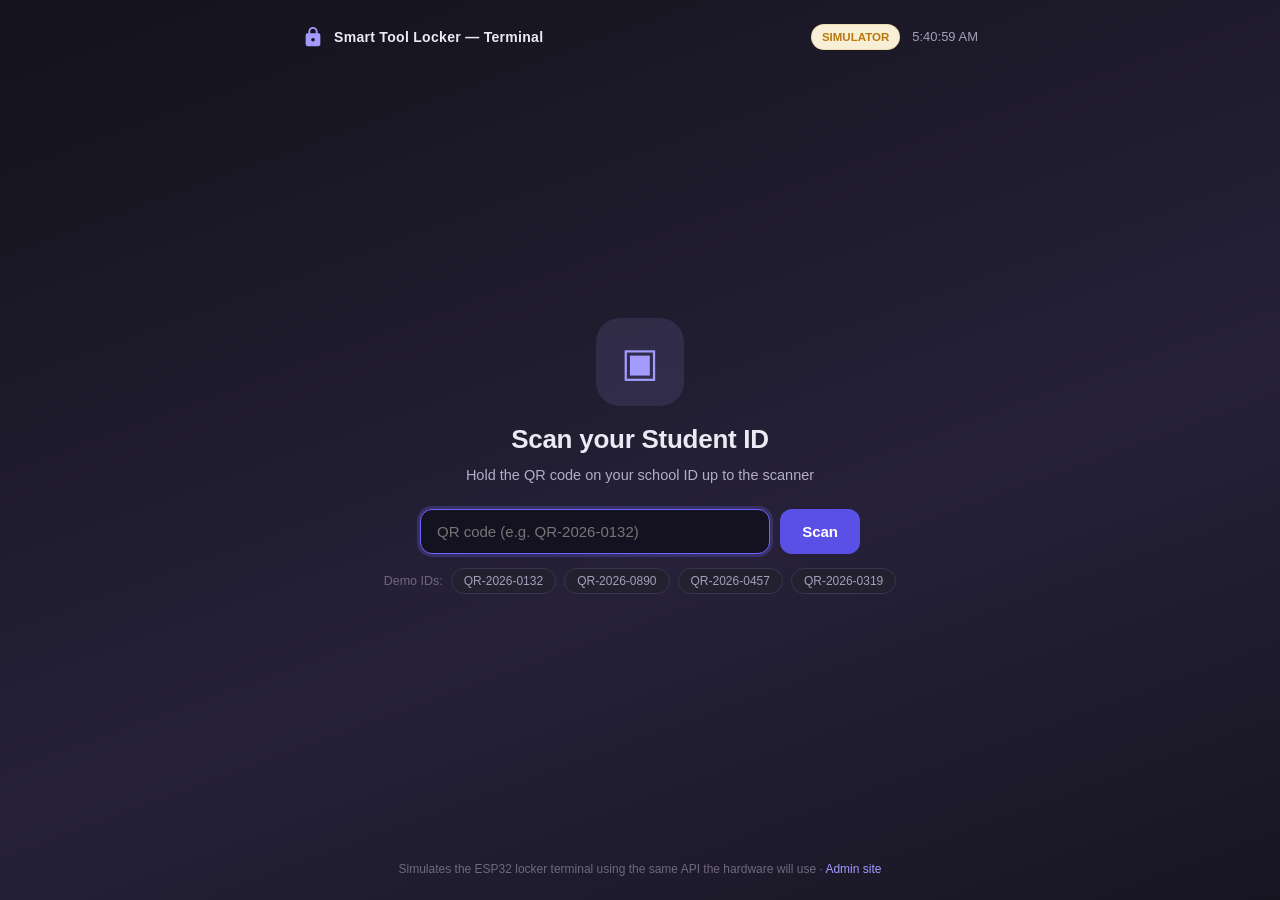
==== laravel/public/terminal.html @ 4f54daa5 "Initial commit: reginsite tool-locker system" ====
<!DOCTYPE html>
<html lang="en">
<head>
  <meta charset="UTF-8" />
  <meta name="viewport" content="width=device-width, initial-scale=1.0" />
  <title>Locker Terminal — Reginsite</title>
  <link rel="stylesheet" href="assets/css/styles.css" />
</head>
<body class="term-body">
  <div class="term-shell">
    <header class="term-top">
      <div class="term-brand">
        <svg class="icon" viewBox="0 0 24 24" aria-hidden="true">
          <path d="M18 8h-1V6A5 5 0 0 0 7 6v2H6a2 2 0 0 0-2 2v10a2 2 0 0 0 2 2h12a2 2 0 0 0 2-2V10a2 2 0 0 0-2-2zM9 6a3 3 0 0 1 6 0v2H9V6zm3 11a2 2 0 1 1 0-4 2 2 0 0 1 0 4z"/>
        </svg>
        <span>Smart Tool Locker — Terminal</span>
      </div>
      <div class="term-meta">
        <span class="badge badge-warn">SIMULATOR</span>
        <span id="termClock"></span>
      </div>
    </header>

    <main class="term-stage" id="stage"><!-- screens rendered by terminal.js --></main>

    <footer class="term-foot">
      Simulates the ESP32 locker terminal using the same API the hardware will use ·
      <a href="index.html">Admin site</a>
    </footer>
  </div>

  <script src="assets/js/terminal.js"></script>
</body>
</html>
---- laravel/public/assets/css/styles.css ----
/* ============================================================================
   reginsite — Admin theme  ·  "Warm Paper / Indigo Ink"  (vanilla, no CDNs)
   Refined light: warm neutrals, a confident indigo-violet accent, hairline
   borders and tight shadows instead of the stock soft-blue admin look.
   ========================================================================== */
:root {
  /* Warm neutral canvas — the warmth is what stops it reading as generic */
  --bg:        #f1eee7;
  --surface:   #ffffff;
  --surface-2: #f7f4ee;
  --surface-3: #efeae1;

  /* Warm-tinted near-black sidebar (espresso, not navy) */
  --sidebar:   #1a1822;
  --sidebar-2: #272433;
  --sidebar-tx:#b9b3c4;

  /* Indigo-violet accent — distinct from every status hue */
  --primary:   #5b50e6;
  --primary-d: #4a3fd1;
  --primary-l: #ece9fd;

  --text:      #211e29;   /* warm ink */
  --muted:     #756f80;   /* warm gray */
  --border:    #e7e1d6;   /* warm hairline */
  --border-2:  #ded7c9;

  --ok:        #0f9d6b;   --ok-bg:   #e4f5ed;
  --warn:      #b9790f;   --warn-bg: #f9efd6;
  --danger:    #db4a43;   --danger-bg:#fbe6e4;
  --info:      #5b50e6;   --info-bg: #ece9fd;

  --led-red:   #f0463e;   --led-green:#21c275; --led-off:#5a5568;

  --radius:    16px;
  --radius-sm: 10px;
  --radius-xs: 8px;

  /* Tight, layered shadows — low blur reads as "crafted", not "AI glow" */
  --shadow:    0 1px 1px rgba(33,30,41,.04), 0 2px 6px rgba(33,30,41,.05);
  --shadow-md: 0 4px 14px rgba(33,30,41,.08);
  --shadow-lg: 0 18px 50px rgba(26,24,34,.28);
  --ring:      0 0 0 3px rgba(91,80,230,.16);

  --font: "Inter", -apple-system, BlinkMacSystemFont, "Segoe UI", Roboto, Helvetica, Arial, sans-serif;
  --mono: "SF Mono", ui-monospace, "Cascadia Code", "Roboto Mono", Menlo, Consolas, monospace;
}

* { box-sizing: border-box; }
html, body { margin: 0; padding: 0; }
body {
  font-family: var(--font);
  color: var(--text);
  background: var(--bg);
  font-size: 14px;
  line-height: 1.5;
  -webkit-font-smoothing: antialiased;
  -moz-osx-font-smoothing: grayscale;
}
h1, h2, h3 { margin: 0; font-weight: 680; letter-spacing: -.01em; }
a { color: inherit; text-decoration: none; }
.icon { width: 18px; height: 18px; fill: currentColor; flex: none; }
::selection { background: rgba(91,80,230,.22); }

/* Warm, slim scrollbars */
* { scrollbar-width: thin; scrollbar-color: var(--border-2) transparent; }
*::-webkit-scrollbar { width: 10px; height: 10px; }
*::-webkit-scrollbar-thumb { background: var(--border-2); border-radius: 20px; border: 3px solid transparent; background-clip: content-box; }
*::-webkit-scrollbar-thumb:hover { background: #cbc2b1; background-clip: content-box; }

/* ---- Layout ------------------------------------------------------------- */
.layout { display: flex; min-height: 100vh; }
.sidebar {
  width: 250px; flex: none; background: var(--sidebar); color: var(--sidebar-tx);
  display: flex; flex-direction: column; position: sticky; top: 0; height: 100vh;
}
.main { flex: 1; min-width: 0; display: flex; flex-direction: column; }
.content { padding: 28px 32px 56px; max-width: 1420px; width: 100%; }

/* ---- Brand + nav -------------------------------------------------------- */
.brand { display: flex; align-items: center; gap: 12px; padding: 22px 22px 18px; }
.brand-icon { width: 36px; height: 36px; padding: 8px; border-radius: 11px;
  background: linear-gradient(140deg, #6f63ff, #4a3fd1); fill: #fff;
  box-shadow: 0 6px 16px rgba(74,63,209,.45); }
.brand-name { font-weight: 720; font-size: 16px; color: #fff; letter-spacing: -.01em; }
.brand-sub  { font-size: 11.5px; color: #7d7790; letter-spacing: .02em; }
.nav { display: flex; flex-direction: column; gap: 3px; padding: 8px 14px; overflow-y: auto; flex: 1; }
.nav-item {
  display: flex; align-items: center; gap: 12px; padding: 10px 13px; border-radius: 10px;
  color: #9a93a9; font-weight: 540; position: relative;
  transition: background .16s ease, color .16s ease, transform .12s ease;
}
.nav-item .icon { width: 18px; height: 18px; opacity: .85; }
.nav-item:hover { background: var(--sidebar-2); color: #fff; }
.nav-item.active { background: linear-gradient(100deg, rgba(91,80,230,.30), rgba(91,80,230,.06)); color: #fff; }
.nav-item.active .icon { opacity: 1; color: #b7afff; }
.nav-item.active::before { content: ""; position: absolute; left: -2px; top: 9px; bottom: 9px; width: 3px;
  border-radius: 0 3px 3px 0; background: linear-gradient(#7f74ff, var(--primary)); }
.nav-count { margin-left: auto; background: var(--primary); color: #fff; font-size: 11px; font-weight: 700;
  min-width: 20px; height: 20px; border-radius: 10px; display: inline-flex; align-items: center; justify-content: center; padding: 0 6px; }
.nav-count.warn { background: var(--danger); box-shadow: 0 0 0 3px rgba(219,74,67,.18); }
.sidebar-foot { padding: 16px 22px; font-size: 11px; color: #615b72; border-top: 1px solid rgba(255,255,255,.07); letter-spacing: .02em; }

/* ---- Topbar ------------------------------------------------------------- */
.topbar {
  height: 66px; background: rgba(255,255,255,.82); backdrop-filter: saturate(140%) blur(8px);
  border-bottom: 1px solid var(--border);
  display: flex; align-items: center; justify-content: space-between; padding: 0 32px;
  position: sticky; top: 0; z-index: 20;
}
.topbar-title { display: flex; align-items: center; gap: 12px; }
.topbar h1 { font-size: 19px; }
.menu-toggle { display: none; background: none; border: none; font-size: 22px; cursor: pointer; color: var(--text); }
.topbar-right { display: flex; align-items: center; gap: 14px; }
.admin-chip { display: flex; align-items: center; gap: 10px; padding: 5px 6px 5px 5px; border-radius: 30px;
  border: 1px solid var(--border); background: var(--surface); }
.avatar { width: 34px; height: 34px; border-radius: 50%; background: linear-gradient(140deg, #6f63ff, #4a3fd1);
  color: #fff; font-size: 13px; font-weight: 700; display: inline-flex; align-items: center; justify-content: center; }
.admin-meta { display: flex; flex-direction: column; line-height: 1.2; padding-right: 6px; }
.admin-meta strong { font-size: 13px; } .admin-meta small { color: var(--muted); font-size: 11.5px; }

/* ---- Buttons ------------------------------------------------------------ */
.btn { display: inline-flex; align-items: center; gap: 7px; padding: 9px 15px; border-radius: 10px;
  border: 1px solid transparent; font-family: inherit; font-size: 13px; font-weight: 620; cursor: pointer;
  letter-spacing: -.01em; transition: background .15s, border-color .15s, box-shadow .15s, transform .05s; }
.btn:active { transform: translateY(1px); }
.btn .icon { width: 16px; height: 16px; }
.btn-primary { background: var(--primary); color: #fff; box-shadow: 0 2px 10px rgba(91,80,230,.32); }
.btn-primary:hover { background: var(--primary-d); box-shadow: 0 4px 16px rgba(91,80,230,.40); }
.btn-ghost { background: var(--surface); border-color: var(--border); color: var(--text); }
.btn-ghost:hover { background: var(--surface-2); border-color: var(--border-2); }
.btn-sm { padding: 7px 12px; font-size: 12.5px; }
.btn-danger { background: var(--danger); color: #fff; box-shadow: 0 2px 10px rgba(219,74,67,.30); }
.btn-danger:hover { background: #c63d37; }

/* ---- Cards / page bits -------------------------------------------------- */
.page-head { display: flex; align-items: center; justify-content: space-between; gap: 16px; margin-bottom: 20px; flex-wrap: wrap; }
.page-head .sub { color: var(--muted); font-size: 13.5px; margin-top: 3px; }
.card { background: var(--surface); border: 1px solid var(--border); border-radius: var(--radius); box-shadow: var(--shadow); }
.card-head { display: flex; align-items: center; justify-content: space-between; gap: 12px;
  padding: 16px 20px; border-bottom: 1px solid var(--border); }
.card-head h2 { font-size: 15px; } .card-head .hint { color: var(--muted); font-size: 12.5px; font-weight: 560; }
.card-head a.hint:hover { color: var(--primary); }
.card-body { padding: 20px; }
.section-title { font-size: 12px; font-weight: 720; text-transform: uppercase; letter-spacing: .09em;
  color: var(--muted); margin: 28px 0 14px; display: flex; align-items: center; gap: 10px; }
.section-title::after { content: ""; flex: 1; height: 1px; background: linear-gradient(90deg, var(--border), transparent); }

/* ---- KPI cards ---------------------------------------------------------- */
.kpi-grid { display: grid; grid-template-columns: repeat(5, 1fr); gap: 16px; }
.kpi { background: var(--surface); border: 1px solid var(--border); border-radius: var(--radius);
  padding: 18px 18px 16px; box-shadow: var(--shadow); position: relative; overflow: hidden;
  transition: box-shadow .18s ease, transform .12s ease; }
.kpi::before { content: ""; position: absolute; top: 0; left: 0; right: 0; height: 3px;
  background: var(--border-2); opacity: .9; }
.kpi:hover { box-shadow: var(--shadow-md); transform: translateY(-2px); }
.kpi .kpi-ic { width: 42px; height: 42px; border-radius: 12px; display: inline-flex; align-items: center; justify-content: center; margin-bottom: 14px; }
.kpi .kpi-ic .icon { width: 22px; height: 22px; }
.kpi .kpi-val { font-size: 30px; font-weight: 740; line-height: 1; letter-spacing: -.02em; }
.kpi .kpi-label { color: var(--muted); font-size: 12.5px; margin-top: 7px; font-weight: 540; }
.kpi.ok    .kpi-ic { background: var(--ok-bg); color: var(--ok); }      .kpi.ok::before    { background: var(--ok); }
.kpi.info  .kpi-ic { background: var(--info-bg); color: var(--info); }  .kpi.info::before  { background: var(--info); }
.kpi.warn  .kpi-ic { background: var(--warn-bg); color: var(--warn); }  .kpi.warn::before  { background: var(--warn); }
.kpi.danger .kpi-ic { background: var(--danger-bg); color: var(--danger); } .kpi.danger::before { background: var(--danger); }
.kpi.muted .kpi-ic { background: var(--surface-3); color: var(--muted); } .kpi.muted::before { background: var(--border-2); }

/* ---- Dashboard layout --------------------------------------------------- */
.dash-grid { display: grid; grid-template-columns: 2fr 1fr; gap: 18px; align-items: start; }

/* ---- Locker map --------------------------------------------------------- */
.locker-grid { display: grid; grid-template-columns: repeat(auto-fill, minmax(190px, 1fr)); gap: 14px; }
.locker {
  border: 1px solid var(--border); border-radius: var(--radius-sm); padding: 14px 15px; background: var(--surface);
  border-left: 4px solid var(--led-off); position: relative; transition: box-shadow .16s, transform .1s, border-color .16s;
}
.locker:hover { box-shadow: var(--shadow-md); transform: translateY(-3px); border-color: var(--border-2); }
.locker.present { border-left-color: var(--led-green); }
.locker.removed { border-left-color: var(--led-red); }
.locker.offline { border-left-color: var(--led-off); background: var(--surface-2); opacity: .92; }
.locker.maintenance { border-left-color: var(--warn); }
.locker-top { display: flex; align-items: center; justify-content: space-between; }
.locker-no { font-weight: 700; font-size: 12px; font-family: var(--mono); letter-spacing: .02em; color: var(--muted); }
.locker-tool { font-size: 14.5px; font-weight: 640; margin: 7px 0 2px; letter-spacing: -.01em; }
.locker-state { font-size: 10.5px; font-weight: 720; letter-spacing: .07em; text-transform: uppercase; }
.locker.present .locker-state { color: var(--ok); }
.locker.removed .locker-state { color: var(--danger); }
.locker.offline .locker-state { color: var(--muted); }
.locker.maintenance .locker-state { color: var(--warn); }
.locker-meta { display: flex; align-items: center; gap: 8px; margin-top: 11px; flex-wrap: wrap; font-size: 11.5px; color: var(--muted); }
.sensor-dot, .led-dot { width: 9px; height: 9px; border-radius: 50%; display: inline-block; }
.sensor-dot.online { background: var(--ok); box-shadow: 0 0 0 3px var(--ok-bg); }
.sensor-dot.offline { background: var(--muted); box-shadow: 0 0 0 3px var(--surface-3); }
.led-dot.red { background: var(--led-red); box-shadow: 0 0 7px var(--led-red); }
.led-dot.green { background: var(--led-green); box-shadow: 0 0 7px var(--led-green); }
.led-dot.off { background: var(--led-off); }
.locker-borrower { margin-top: 9px; font-size: 12px; }
.locker-borrower b { color: var(--text); }

/* ---- Activity feed ------------------------------------------------------ */
.feed { display: flex; flex-direction: column; }
.feed-item { display: flex; gap: 12px; padding: 13px 0; border-bottom: 1px solid var(--border); }
.feed-item:last-child { border-bottom: none; }
.feed-ic { width: 34px; height: 34px; border-radius: 10px; flex: none; display: inline-flex; align-items: center; justify-content: center; }
.feed-ic.borrow { background: var(--info-bg); color: var(--info); }
.feed-ic.ret { background: var(--ok-bg); color: var(--ok); }
.feed-main { flex: 1; min-width: 0; }
.feed-main .t { font-size: 13px; } .feed-main .t b { font-weight: 660; }
.feed-time { color: var(--muted); font-size: 11.5px; white-space: nowrap; font-family: var(--mono); }

/* ---- Alerts ------------------------------------------------------------- */
.alert-row { display: flex; align-items: center; gap: 12px; padding: 13px 15px; border-radius: 12px; margin-bottom: 10px;
  border: 1px solid transparent; }
.alert-row:last-child { margin-bottom: 0; }
.alert-row.danger { background: var(--danger-bg); border-color: rgba(219,74,67,.16); }
.alert-row.warn { background: var(--warn-bg); border-color: rgba(185,121,15,.16); }
.alert-row.muted { background: var(--surface-2); border-color: var(--border); }
.alert-row .big { font-size: 23px; font-weight: 740; letter-spacing: -.02em; }
.alert-row.danger .big { color: var(--danger); } .alert-row.warn .big { color: var(--warn); }
.alert-row .txt { flex: 1; } .alert-row .txt small { color: var(--muted); display: block; }

/* ---- Tables ------------------------------------------------------------- */
.table-wrap { overflow-x: auto; }
table.data { width: 100%; border-collapse: collapse; font-size: 13px; }
table.data th { text-align: left; font-size: 11px; text-transform: uppercase; letter-spacing: .06em;
  color: var(--muted); font-weight: 720; padding: 12px 16px; border-bottom: 1px solid var(--border);
  white-space: nowrap; background: var(--surface-2); }
table.data th:first-child { border-top-left-radius: var(--radius-sm); }
table.data th:last-child { border-top-right-radius: var(--radius-sm); }
table.data td { padding: 13px 16px; border-bottom: 1px solid var(--border); vertical-align: middle; }
table.data tr:last-child td { border-bottom: none; }
table.data tbody tr.clickable { cursor: pointer; transition: background .12s; }
table.data tbody tr.clickable:hover { background: var(--surface-2); }
.cell-strong { font-weight: 620; }
.cell-sub { color: var(--muted); font-size: 12px; }
.who { display: flex; align-items: center; gap: 10px; }
.who .avatar { width: 30px; height: 30px; font-size: 11px; }
.empty { text-align: center; color: var(--muted); padding: 40px 14px; }

/* ---- Badges ------------------------------------------------------------- */
.badge { display: inline-flex; align-items: center; gap: 5px; padding: 3px 10px; border-radius: 20px;
  font-size: 11.5px; font-weight: 660; line-height: 1.6; white-space: nowrap; border: 1px solid transparent; }
.badge-ok { background: var(--ok-bg); color: var(--ok); border-color: rgba(15,157,107,.16); }
.badge-info { background: var(--info-bg); color: var(--info); border-color: rgba(91,80,230,.16); }
.badge-warn { background: var(--warn-bg); color: var(--warn); border-color: rgba(185,121,15,.16); }
.badge-danger { background: var(--danger-bg); color: var(--danger); border-color: rgba(219,74,67,.16); }
.badge-muted { background: var(--surface-3); color: var(--muted); border-color: var(--border); }

/* ---- Filters / toolbar -------------------------------------------------- */
.toolbar { display: flex; align-items: center; gap: 10px; flex-wrap: wrap; }
.toolbar .grow { flex: 1; min-width: 160px; }
.input, .select, textarea.input {
  width: 100%; padding: 10px 13px; border: 1px solid var(--border); border-radius: 10px; font-family: inherit;
  font-size: 13px; color: var(--text); background: var(--surface); transition: border-color .15s, box-shadow .15s; }
.input::placeholder, textarea.input::placeholder { color: #aaa3b2; }
.input:focus, .select:focus, textarea.input:focus { outline: none; border-color: var(--primary); box-shadow: var(--ring); }
.search { position: relative; }
.search .icon { position: absolute; left: 12px; top: 50%; transform: translateY(-50%); color: var(--muted); width: 16px; height: 16px; }
.search input { padding-left: 36px; }
.field { margin-bottom: 14px; } .field label { display: block; font-size: 12.5px; font-weight: 620; margin-bottom: 6px; }
.tabs { display: inline-flex; background: var(--surface-2); border: 1px solid var(--border); border-radius: 11px; padding: 3px; }
.tab { padding: 7px 16px; border-radius: 8px; font-size: 13px; font-weight: 620; color: var(--muted); cursor: pointer; border: none; background: none; transition: color .15s; }
.tab.active { background: var(--surface); color: var(--text); box-shadow: var(--shadow); }

/* ---- Modal / Drawer ----------------------------------------------------- */
.overlay { position: fixed; inset: 0; background: rgba(26,24,34,.50); backdrop-filter: blur(2px); display: none; z-index: 60; }
.overlay.open { display: block; }
.modal { position: fixed; z-index: 70; top: 50%; left: 50%; transform: translate(-50%,-50%); width: min(480px, 92vw);
  background: var(--surface); border-radius: var(--radius); box-shadow: var(--shadow-lg); display: none; border: 1px solid var(--border); }
.modal.open { display: block; }
.modal-head, .drawer-head { display: flex; align-items: center; justify-content: space-between; padding: 17px 22px; border-bottom: 1px solid var(--border); }
.modal-body { padding: 22px; max-height: 64vh; overflow-y: auto; }
.modal-foot { padding: 15px 22px; border-top: 1px solid var(--border); display: flex; justify-content: flex-end; gap: 10px; }
.icon-btn { background: none; border: none; cursor: pointer; color: var(--muted); font-size: 20px; line-height: 1; padding: 5px; border-radius: 8px; transition: background .12s, color .12s; }
.icon-btn:hover { background: var(--surface-2); color: var(--text); }
.drawer { position: fixed; top: 0; right: 0; height: 100vh; width: min(440px, 94vw); background: var(--surface);
  box-shadow: var(--shadow-lg); z-index: 70; transform: translateX(100%); transition: transform .26s cubic-bezier(.4,0,.2,1); display: flex; flex-direction: column; }
.drawer.open { transform: translateX(0); }
.drawer-body { padding: 22px; overflow-y: auto; flex: 1; }

/* ---- Misc --------------------------------------------------------------- */
.row-2 { display: grid; grid-template-columns: 1fr 1fr; gap: 14px; }
.kv { display: flex; justify-content: space-between; gap: 12px; padding: 10px 0; border-bottom: 1px solid var(--border); font-size: 13px; }
.kv:last-child { border-bottom: none; } .kv .k { color: var(--muted); }
.note { background: var(--warn-bg); color: var(--warn); border: 1px solid rgba(185,121,15,.16); border-radius: 11px; padding: 11px 14px; font-size: 12.5px; font-weight: 620; display: flex; gap: 8px; align-items: center; }
.note.danger { background: var(--danger-bg); color: var(--danger); border-color: rgba(219,74,67,.16); }
.muted { color: var(--muted); }
.count-pill { background: var(--surface-2); border: 1px solid var(--border); color: var(--muted); border-radius: 20px; padding: 2px 11px; font-size: 12px; font-weight: 620; }

/* ---- Login -------------------------------------------------------------- */
.login-wrap { min-height: 100vh; display: grid; place-items: center; padding: 24px; position: relative; overflow: hidden;
  background:
    radial-gradient(900px 500px at 18% -8%, rgba(111,99,255,.42), transparent 60%),
    radial-gradient(800px 600px at 100% 110%, rgba(74,63,209,.40), transparent 55%),
    linear-gradient(150deg, #14121c 0%, #211d33 55%, #2a2440 100%); }
.login-card { width: min(404px, 94vw); background: var(--surface); border-radius: 20px; box-shadow: var(--shadow-lg);
  padding: 34px 32px; border: 1px solid rgba(255,255,255,.5); position: relative; }
.login-brand { display: flex; align-items: center; gap: 13px; margin-bottom: 24px; }
.login-brand .brand-icon { width: 46px; height: 46px; padding: 11px; }
.login-brand .brand-name { font-size: 20px; color: var(--text); }
.login-brand .brand-sub { color: var(--muted); }
.login-card h2 { font-size: 18px; margin-bottom: 4px; }
.login-card .sub { color: var(--muted); margin-bottom: 24px; font-size: 13px; }
.login-card .btn-primary { width: 100%; justify-content: center; padding: 12px; margin-top: 6px; font-size: 14px; }
.login-hint { margin-top: 20px; text-align: center; font-size: 12px; color: var(--muted); }
.login-hint code { font-family: var(--mono); background: var(--surface-2); border: 1px solid var(--border); padding: 1px 6px; border-radius: 6px; }
.login-err { background: var(--danger-bg); color: var(--danger); border: 1px solid rgba(219,74,67,.16); border-radius: 10px; padding: 10px 13px; font-size: 12.5px; font-weight: 620; margin-bottom: 14px; display: none; }
.login-err.show { display: block; }

/* ---- Sidebar groups + live status -------------------------------------- */
.nav-group { font-size: 10.5px; font-weight: 720; text-transform: uppercase; letter-spacing: .11em;
  color: #6a6479; padding: 16px 13px 6px; }
.nav-group:first-child { padding-top: 4px; }
.nav-ic { display: inline-flex; }
.sys-status { display: flex; align-items: center; gap: 11px; }
.sys-status > div { display: flex; flex-direction: column; line-height: 1.3; }
.sys-status strong { color: #e7e3f0; font-size: 12px; font-weight: 640; }
.sys-status small { color: #6a6479; font-size: 10.5px; }
.pulse-dot { width: 9px; height: 9px; border-radius: 50%; background: var(--led-green); flex: none;
  box-shadow: 0 0 0 0 rgba(33,194,117,.55); animation: pulse 2s infinite; }
@keyframes pulse {
  0%   { box-shadow: 0 0 0 0 rgba(33,194,117,.5); }
  70%  { box-shadow: 0 0 0 7px rgba(33,194,117,0); }
  100% { box-shadow: 0 0 0 0 rgba(33,194,117,0); }
}

/* ---- Topbar extras ------------------------------------------------------ */
.topbar-date { font-size: 11.5px; color: var(--muted); font-weight: 540; margin-top: 1px; }
.live-pill { display: inline-flex; align-items: center; gap: 7px; padding: 6px 12px; border-radius: 30px;
  font-size: 12px; font-weight: 660; color: var(--ok); background: var(--ok-bg); border: 1px solid rgba(15,157,107,.18); }

/* ---- Dashboard hero ----------------------------------------------------- */
.hero { display: flex; align-items: center; justify-content: space-between; gap: 18px; flex-wrap: wrap;
  margin-bottom: 22px; padding: 22px 24px; border-radius: var(--radius); position: relative; overflow: hidden;
  color: #fff; background:
    radial-gradient(600px 220px at 88% -40%, rgba(127,116,255,.55), transparent 70%),
    linear-gradient(120deg, #2a2440 0%, #1c1a28 60%); box-shadow: var(--shadow-md); }
.hero::after { content: ""; position: absolute; right: -40px; bottom: -60px; width: 220px; height: 220px;
  border-radius: 50%; background: radial-gradient(circle, rgba(91,80,230,.30), transparent 70%); }
.hero-title { font-size: 22px; font-weight: 720; letter-spacing: -.02em; position: relative; }
.hero-sub { margin: 5px 0 0; color: #b6b0c8; font-size: 13.5px; position: relative; }
.hero-actions { display: flex; gap: 10px; position: relative; flex-wrap: wrap; }
.hero-actions .btn-ghost { background: rgba(255,255,255,.08); border-color: rgba(255,255,255,.16); color: #fff; }
.hero-actions .btn-ghost:hover { background: rgba(255,255,255,.16); }

/* ---- Dashboard columns -------------------------------------------------- */
.dash-col { display: flex; flex-direction: column; gap: 18px; min-width: 0; }

/* KPI extras */
.kpi-top { display: flex; align-items: center; justify-content: space-between; }
.kpi-sub { color: var(--muted); font-size: 11.5px; margin-top: 4px; font-weight: 540; }
.kpi .kpi-ic { margin-bottom: 0; }
.kpi .kpi-val { margin-top: 14px; }

/* Locker legend chips */
#lockerLegend { display: inline-flex; gap: 14px; flex-wrap: wrap; }
.lg { display: inline-flex; align-items: center; gap: 6px; font-size: 12px; color: var(--muted); font-weight: 560; }

/* ---- Tool inventory breakdown ------------------------------------------- */
.util-bar { display: flex; height: 14px; border-radius: 20px; overflow: hidden; background: var(--surface-3); gap: 3px; }
.util-bar .seg { display: block; min-width: 6px; border-radius: 4px; transition: flex .4s ease; }
.seg-ok { background: var(--ok); } .seg-info { background: var(--primary); } .seg-warn { background: var(--warn); }
.util-legend { margin-top: 16px; display: flex; flex-direction: column; gap: 2px; }
.leg-row { display: flex; align-items: center; gap: 10px; padding: 8px 0; border-bottom: 1px solid var(--border); }
.leg-row:last-child { border-bottom: none; }
.leg-dot { width: 9px; height: 9px; border-radius: 3px; flex: none; }
.leg-ok { background: var(--ok); } .leg-info { background: var(--primary); } .leg-warn { background: var(--warn); }
.leg-label { flex: 1; font-size: 13px; font-weight: 540; }
.leg-val { font-size: 14px; font-weight: 700; letter-spacing: -.01em; }
.leg-val small { color: var(--muted); font-size: 11px; font-weight: 600; margin-left: 6px; }

/* Alerts as links */
a.alert-row { text-decoration: none; color: inherit; transition: transform .12s, box-shadow .12s; }
a.alert-row:hover { transform: translateX(2px); box-shadow: var(--shadow); }
.alert-row.is-clear { opacity: .6; }
.alert-arrow { color: var(--muted); font-size: 16px; font-weight: 700; }

/* ---- Responsive --------------------------------------------------------- */
@media (max-width: 1100px) { .kpi-grid { grid-template-columns: repeat(3, 1fr); } .dash-grid { grid-template-columns: 1fr; } }
@media (max-width: 860px) {
  .sidebar { position: fixed; left: 0; top: 0; z-index: 80; transform: translateX(-100%); transition: transform .25s; }
  body.sidebar-open .sidebar { transform: translateX(0); box-shadow: var(--shadow-lg); }
  .menu-toggle { display: inline-block; }
  .content { padding: 18px 16px 40px; } .topbar { padding: 0 16px; }
  .kpi-grid { grid-template-columns: repeat(2, 1fr); }
  .admin-meta { display: none; }
}
@media (max-width: 520px) { .kpi-grid { grid-template-columns: 1fr 1fr; } .row-2 { grid-template-columns: 1fr; } }

/* ---- Locker terminal simulator ------------------------------------------ */
.term-body { background: linear-gradient(160deg, #14121c, #262138 60%, #171522); min-height: 100vh; color: #ece9f4; }
.term-shell { max-width: 720px; margin: 0 auto; min-height: 100vh; display: flex; flex-direction: column; padding: 18px; }
.term-top { display: flex; align-items: center; justify-content: space-between; padding: 6px 4px 16px; }
.term-brand { display: flex; align-items: center; gap: 10px; font-weight: 700; letter-spacing: .3px; }
.term-brand .icon { width: 22px; height: 22px; fill: #a49bff; }
.term-meta { display: flex; align-items: center; gap: 12px; font-size: 13px; color: #a59fb8; }
.term-stage { flex: 1; display: flex; align-items: center; justify-content: center; }
.term-foot { text-align: center; font-size: 12px; color: #6f687f; padding: 14px 0 4px; }
.term-foot a { color: #a49bff; }

.term-center { text-align: center; width: 100%; max-width: 520px; }
.term-center h1 { font-size: 26px; margin: 14px 0 6px; }
.term-sub { color: #b3adc6; font-size: 14.5px; margin: 4px 0 0; }
.term-sub.muted { color: #6f687f; font-size: 12.5px; }
.term-big-ic { width: 88px; height: 88px; margin: 0 auto; border-radius: 24px; display: flex; align-items: center;
  justify-content: center; font-size: 40px; background: rgba(164,155,255,.12); color: #a49bff; }
.term-big-ic.ok { background: rgba(52,199,123,.14); color: #4ade80; }
.term-big-ic.err { background: rgba(239,68,68,.14); color: #f87171; }

.term-scanrow { display: flex; gap: 10px; margin: 22px auto 14px; max-width: 440px; }
.term-input { flex: 1; padding: 13px 16px; border-radius: 12px; border: 1px solid #3a3450; background: #141220;
  color: #ece9f4; font-size: 15px; }
.term-input:focus { outline: none; border-color: #6f63ff; box-shadow: 0 0 0 3px rgba(111,99,255,.25); }
.term-demo { font-size: 12.5px; color: #6f687f; display: flex; gap: 8px; flex-wrap: wrap; justify-content: center; align-items: center; }
.term-chip { background: #232030; border: 1px solid #3a3450; color: #a59fb8; border-radius: 20px; padding: 5px 12px;
  font-size: 12px; cursor: pointer; }
.term-chip:hover { border-color: #6f63ff; color: #d8d3e8; }

.term-btn { border: none; border-radius: 12px; padding: 12px 22px; font-size: 15px; font-weight: 700; cursor: pointer;
  font-family: inherit; transition: transform .06s, filter .15s; }
.term-btn:active { transform: translateY(1px); }
.term-btn:disabled { opacity: .35; cursor: not-allowed; }
.term-btn.primary { background: #5b50e6; color: #fff; }
.term-btn.primary:hover:not(:disabled) { filter: brightness(1.12); }
.term-btn.ok { background: #1f9d6b; color: #fff; }
.term-btn.ghost { background: transparent; border: 1px solid #3a3450; color: #a59fb8; }
.term-btn.xl { padding: 18px 30px; font-size: 18px; flex: 1; }

.term-panel { width: 100%; max-width: 560px; background: #1c1927; border: 1px solid #332e47;
  border-radius: 18px; padding: 26px 26px 22px; }
.term-panel h2 { font-size: 20px; margin-bottom: 14px; }
.term-h3 { font-size: 13px; text-transform: uppercase; letter-spacing: .5px; color: #8d86a3; margin: 18px 0 8px; }
.term-terms { white-space: pre-wrap; background: #131120; border: 1px solid #332e47; border-radius: 12px;
  padding: 16px; font-family: inherit; font-size: 13px; line-height: 1.65; max-height: 300px; overflow-y: auto; color: #c9c4da; }
.term-actions { display: flex; gap: 12px; justify-content: flex-end; margin-top: 18px; }
.term-actions.big { justify-content: stretch; }
.term-note { border-radius: 12px; padding: 12px 15px; font-size: 13.5px; font-weight: 600; margin: 6px 0 4px; }
.term-note.danger { background: rgba(239,68,68,.13); color: #fca5a5; }

.term-student { display: flex; gap: 14px; align-items: center; margin-bottom: 12px; }
.term-avatar { width: 52px; height: 52px; border-radius: 50%; background: linear-gradient(135deg, #5b50e6, #6a5cff);
  display: flex; align-items: center; justify-content: center; font-size: 22px; font-weight: 700; color: #fff; }
.term-item { display: flex; justify-content: space-between; gap: 10px; padding: 10px 2px; font-size: 14px;
  border-bottom: 1px solid #2b2739; }
.term-item.muted { color: #6f687f; }
.term-ok { color: #4ade80; font-size: 12.5px; font-weight: 700; }
.term-late { color: #f87171; font-size: 12.5px; font-weight: 700; font-style: normal; }

.term-grid { display: grid; grid-template-columns: repeat(auto-fill, minmax(150px, 1fr)); gap: 12px; margin-top: 6px; }
.term-tool { background: #232030; border: 1px solid #3a3450; border-radius: 14px; padding: 16px 14px; color: #ece9f4;
  cursor: pointer; text-align: left; display: flex; flex-direction: column; gap: 5px; font-family: inherit; }
.term-tool strong { font-size: 14.5px; }
.term-tool span { font-size: 12px; color: #8d86a3; }
.term-tool:hover { border-color: #6f63ff; background: #2a2640; }

.term-steps { list-style: none; padding: 0; margin: 6px 0 0; }
.term-steps li { padding: 9px 0 9px 30px; position: relative; color: #6f687f; font-size: 14px; border-bottom: 1px solid #2b2739; }
.term-steps li::before { content: "○"; position: absolute; left: 6px; }
.term-steps li.active { color: #ece9f4; }
.term-steps li.active::before { content: "◉"; color: #a49bff; }
.term-steps li.done { color: #4ade80; }
.term-steps li.done::before { content: "✔"; color: #4ade80; }

.term-spin { width: 44px; height: 44px; margin: 0 auto 14px; border-radius: 50%; border: 4px solid #332e47;
  border-top-color: #6f63ff; animation: termspin .8s linear infinite; }
@keyframes termspin { to { transform: rotate(360deg); } }
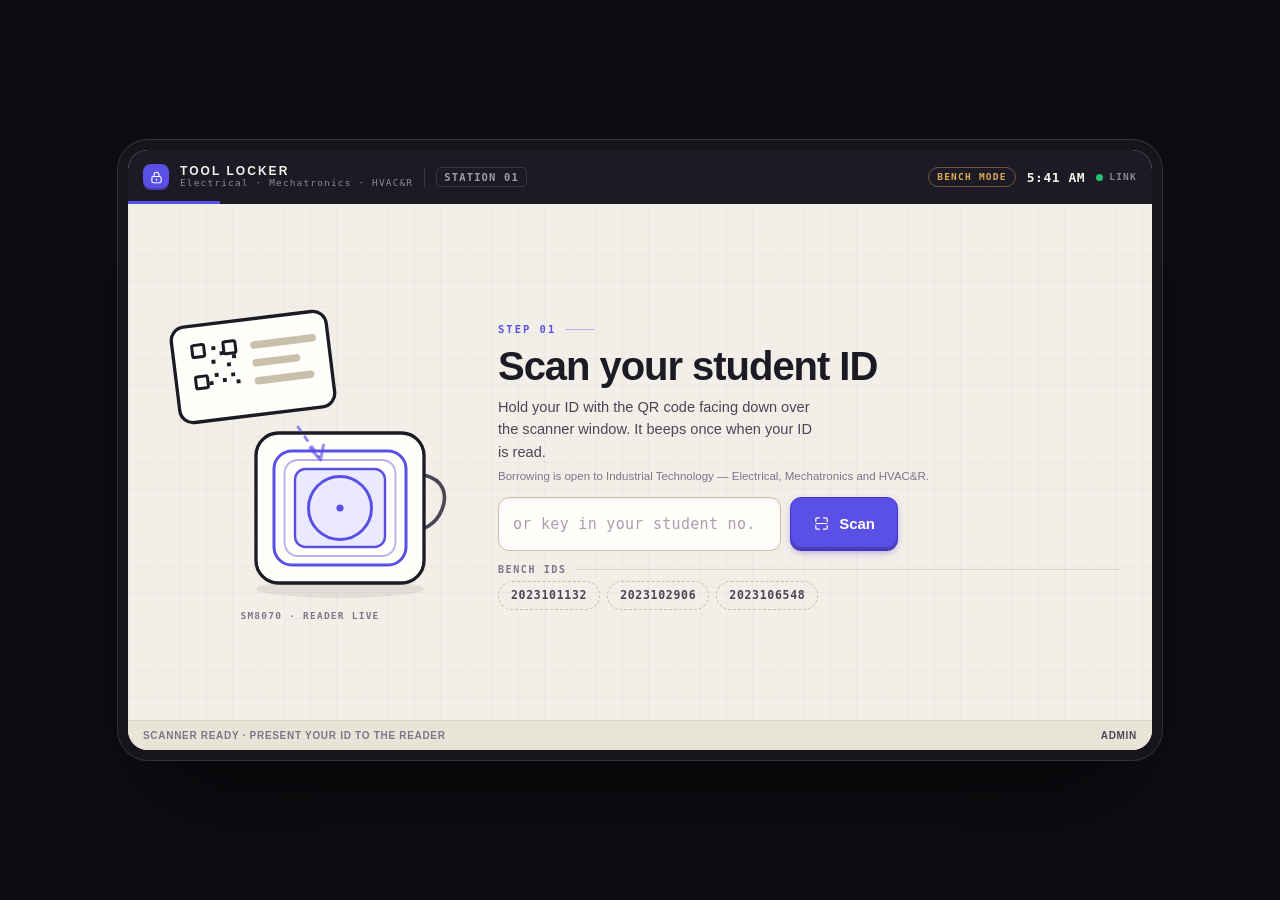
==== commit d75f940a: "Kiost rehaul" ====
--- a/laravel/public/terminal.html
+++ b/laravel/public/terminal.html
@@ -2,33 +2,160 @@
 <html lang="en">
 <head>
   <meta charset="UTF-8" />
-  <meta name="viewport" content="width=device-width, initial-scale=1.0" />
-  <title>Locker Terminal — Reginsite</title>
-  <link rel="stylesheet" href="assets/css/styles.css" />
+  <meta name="viewport" content="width=device-width, initial-scale=1.0, viewport-fit=cover" />
+  <meta name="theme-color" content="#1c1a24" />
+  <title>Tool Locker Terminal — Reginsite</title>
+  <link rel="stylesheet" href="assets/css/terminal.css" />
 </head>
-<body class="term-body">
-  <div class="term-shell">
-    <header class="term-top">
-      <div class="term-brand">
-        <svg class="icon" viewBox="0 0 24 24" aria-hidden="true">
-          <path d="M18 8h-1V6A5 5 0 0 0 7 6v2H6a2 2 0 0 0-2 2v10a2 2 0 0 0 2 2h12a2 2 0 0 0 2-2V10a2 2 0 0 0-2-2zM9 6a3 3 0 0 1 6 0v2H9V6zm3 11a2 2 0 1 1 0-4 2 2 0 0 1 0 4z"/>
-        </svg>
-        <span>Smart Tool Locker — Terminal</span>
-      </div>
-      <div class="term-meta">
-        <span class="badge badge-warn">SIMULATOR</span>
-        <span id="termClock"></span>
-      </div>
-    </header>
+<body class="k-body">
 
-    <main class="term-stage" id="stage"><!-- screens rendered by terminal.js --></main>
+<!-- ==========================================================================
+     Icon set — drawn for this machine. One coherent stroke system (1.7 / round)
+     so the tool glyphs read as a family, not as clip art. Referenced by <use>.
+     ======================================================================== -->
+<svg width="0" height="0" style="position:absolute" aria-hidden="true" focusable="false">
+  <!-- interface -->
+  <symbol id="i-lock" viewBox="0 0 24 24" fill="none" stroke="currentColor" stroke-width="1.7" stroke-linecap="round" stroke-linejoin="round">
+    <rect x="4.6" y="10.4" width="14.8" height="9.9" rx="2.2"/>
+    <path d="M8.1 10.4V7.6a3.9 3.9 0 0 1 7.8 0v2.8"/>
+    <path d="M12 14.6v1.8"/>
+  </symbol>
+  <symbol id="i-qr" viewBox="0 0 24 24" fill="none" stroke="currentColor" stroke-width="1.7" stroke-linecap="round" stroke-linejoin="round">
+    <path d="M4 9.2V5.6A1.6 1.6 0 0 1 5.6 4h3.6"/>
+    <path d="M14.8 4h3.6A1.6 1.6 0 0 1 20 5.6v3.6"/>
+    <path d="M20 14.8v3.6a1.6 1.6 0 0 1-1.6 1.6h-3.6"/>
+    <path d="M9.2 20H5.6A1.6 1.6 0 0 1 4 18.4v-3.6"/>
+    <path d="M4.4 12h15.2"/>
+  </symbol>
+  <symbol id="i-check" viewBox="0 0 24 24" fill="none" stroke="currentColor" stroke-width="2.1" stroke-linecap="round" stroke-linejoin="round">
+    <path d="M4.8 12.6l4.7 4.7L19.4 7.2"/>
+  </symbol>
+  <symbol id="i-x" viewBox="0 0 24 24" fill="none" stroke="currentColor" stroke-width="2.1" stroke-linecap="round" stroke-linejoin="round">
+    <path d="M6.4 6.4l11.2 11.2M17.6 6.4L6.4 17.6"/>
+  </symbol>
+  <symbol id="i-alert" viewBox="0 0 24 24" fill="none" stroke="currentColor" stroke-width="1.7" stroke-linecap="round" stroke-linejoin="round">
+    <path d="M12 4.4l8.3 14.4H3.7L12 4.4z"/>
+    <path d="M12 9.6v3.9"/><path d="M12 16.3v.5"/>
+  </symbol>
+  <symbol id="i-back" viewBox="0 0 24 24" fill="none" stroke="currentColor" stroke-width="1.9" stroke-linecap="round" stroke-linejoin="round">
+    <path d="M14.6 5.4L8 12l6.6 6.6"/>
+  </symbol>
+  <symbol id="i-next" viewBox="0 0 24 24" fill="none" stroke="currentColor" stroke-width="1.9" stroke-linecap="round" stroke-linejoin="round">
+    <path d="M9.4 5.4L16 12l-6.6 6.6"/>
+  </symbol>
+  <symbol id="i-out" viewBox="0 0 24 24" fill="none" stroke="currentColor" stroke-width="1.7" stroke-linecap="round" stroke-linejoin="round">
+    <path d="M11.4 5.4H5.6a2 2 0 0 0-2 2v9a2 2 0 0 0 2 2h5.8"/>
+    <path d="M9 12h11.4"/><path d="M16.9 8.5L20.4 12l-3.5 3.5"/>
+  </symbol>
+  <symbol id="i-in" viewBox="0 0 24 24" fill="none" stroke="currentColor" stroke-width="1.7" stroke-linecap="round" stroke-linejoin="round">
+    <path d="M12.6 5.4h5.8a2 2 0 0 1 2 2v9a2 2 0 0 1-2 2h-5.8"/>
+    <path d="M3.6 12H15"/><path d="M11.5 8.5L15 12l-3.5 3.5"/>
+  </symbol>
+  <symbol id="i-tag" viewBox="0 0 24 24" fill="none" stroke="currentColor" stroke-width="1.7" stroke-linecap="round" stroke-linejoin="round">
+    <path d="M4.6 11.1V5.6a1 1 0 0 1 1-1h5.5l8.3 8.3-6.5 6.5-8.3-8.3z"/>
+    <path d="M8.2 8.1v.4"/>
+  </symbol>
+  <symbol id="i-clock" viewBox="0 0 24 24" fill="none" stroke="currentColor" stroke-width="1.7" stroke-linecap="round" stroke-linejoin="round">
+    <circle cx="12" cy="12" r="7.9"/><path d="M12 7.4V12l3.4 2.1"/>
+  </symbol>
+  <symbol id="i-logout" viewBox="0 0 24 24" fill="none" stroke="currentColor" stroke-width="1.7" stroke-linecap="round" stroke-linejoin="round">
+    <path d="M14.4 8V6.6a2 2 0 0 0-2-2H6.6a2 2 0 0 0-2 2v10.8a2 2 0 0 0 2 2h5.8a2 2 0 0 0 2-2V16"/>
+    <path d="M9.8 12h10.4"/><path d="M17.1 8.7l3.3 3.3-3.3 3.3"/>
+  </symbol>
 
-    <footer class="term-foot">
-      Simulates the ESP32 locker terminal using the same API the hardware will use ·
-      <a href="index.html">Admin site</a>
-    </footer>
-  </div>
+  <!-- the actual inventory: 9 tool types -->
+  <symbol id="t-soldering" viewBox="0 0 24 24" fill="none" stroke="currentColor" stroke-linecap="round" stroke-linejoin="round">
+    <path d="M19.7 4.3l-5.5 5.5" stroke-width="3.6"/>
+    <path d="M14.2 9.8l-3.3 3.3" stroke-width="1.7"/>
+    <path d="M10.9 13.1l-2.4 2.4" stroke-width="2.6"/>
+    <path d="M8.5 15.5l-3.6 3.6" stroke-width="1.7"/>
+    <circle cx="4" cy="20" r="1.2" stroke-width="1.5"/>
+  </symbol>
+  <symbol id="t-plier" viewBox="0 0 24 24" fill="none" stroke="currentColor" stroke-width="1.7" stroke-linecap="round" stroke-linejoin="round">
+    <path d="M10.3 3.4l1.1 7.2"/><path d="M13.7 3.4l-1.1 7.2"/>
+    <circle cx="12" cy="12.2" r="1.5"/>
+    <path d="M11 13.5L8.3 20.7"/><path d="M13 13.5l2.7 7.2"/>
+  </symbol>
+  <symbol id="t-cutter" viewBox="0 0 24 24" fill="none" stroke="currentColor" stroke-width="1.7" stroke-linecap="round" stroke-linejoin="round">
+    <path d="M8.2 3.8l3.5 6.6"/><path d="M15.8 3.8l-3.5 6.6"/>
+    <circle cx="12" cy="12" r="1.5"/>
+    <path d="M11 13.4L8.3 20.6"/><path d="M13 13.4l2.7 7.2"/>
+  </symbol>
+  <symbol id="t-stripper" viewBox="0 0 24 24" fill="none" stroke="currentColor" stroke-width="1.7" stroke-linecap="round" stroke-linejoin="round">
+    <path d="M10.2 3.5l1.2 6.9"/><path d="M13.8 3.5l-1.2 6.9"/>
+    <path d="M10.6 6.4h2.8"/>
+    <circle cx="12" cy="12" r="1.5"/>
+    <path d="M11 13.4L8.3 20.6"/><path d="M13 13.4l2.7 7.2"/>
+  </symbol>
+  <symbol id="t-crimper" viewBox="0 0 24 24" fill="none" stroke="currentColor" stroke-width="1.7" stroke-linecap="round" stroke-linejoin="round">
+    <path d="M12 2.8l2.7 1.6v3.1L12 9.1 9.3 7.5V4.4z"/>
+    <path d="M10.7 9.7l.6 1"/><path d="M13.3 9.7l-.6 1"/>
+    <circle cx="12" cy="12.2" r="1.5"/>
+    <path d="M11 13.5L8.3 20.7"/><path d="M13 13.5l2.7 7.2"/>
+  </symbol>
+  <symbol id="t-clamp" viewBox="0 0 24 24" fill="none" stroke="currentColor" stroke-width="1.7" stroke-linecap="round" stroke-linejoin="round">
+    <path d="M12.6 3.3a4.3 4.3 0 0 1 3.7 4.25V9.6"/>
+    <path d="M11.4 3.3a4.3 4.3 0 0 0-3.7 4.25V9.6"/>
+    <rect x="6.6" y="9.6" width="10.8" height="10.8" rx="2.2"/>
+    <path d="M9.2 12.6h5.6"/><path d="M9.2 15.1h3.6"/>
+    <circle cx="12" cy="18" r="1.4"/>
+  </symbol>
+  <symbol id="t-multitester" viewBox="0 0 24 24" fill="none" stroke="currentColor" stroke-width="1.7" stroke-linecap="round" stroke-linejoin="round">
+    <rect x="5.1" y="3.5" width="13.8" height="17" rx="2.4"/>
+    <rect x="7.7" y="5.9" width="8.6" height="4" rx="1"/>
+    <circle cx="12" cy="14.6" r="2.5"/><path d="M12 14.6v-1.5"/>
+    <circle cx="8.6" cy="18.5" r=".85"/><circle cx="15.4" cy="18.5" r=".85"/>
+  </symbol>
+  <!-- Kept upright on purpose: a diagonal driver reads as a twin of the
+       soldering iron at 29px, and the two sit side by side in the grid. -->
+  <symbol id="t-screwdriver" viewBox="0 0 24 24" fill="none" stroke="currentColor" stroke-linecap="round" stroke-linejoin="round">
+    <path d="M12 3.6v5.2" stroke-width="4.2"/>
+    <path d="M12 9.4v1" stroke-width="2.4"/>
+    <path d="M12 10.6v6.2" stroke-width="1.7"/>
+    <path d="M12 17.2v3.2" stroke-width="3.2"/>
+  </symbol>
+  <symbol id="t-drill" viewBox="0 0 24 24" fill="none" stroke="currentColor" stroke-width="1.7" stroke-linecap="round" stroke-linejoin="round">
+    <path d="M3.6 7.4h9a1.8 1.8 0 0 1 1.8 1.8v2.4a1.8 1.8 0 0 1-1.8 1.8h-9z"/>
+    <path d="M14.4 9.4h2.5v3h-2.5z"/><path d="M16.9 10.9h3.5"/>
+    <path d="M6.6 13.4l-1.1 4.3a1.3 1.3 0 0 0 1.26 1.62h2.4a1.3 1.3 0 0 0 1.27-1l.25-1"/>
+    <path d="M5.6 19.6h5"/>
+  </symbol>
+  <symbol id="t-generic" viewBox="0 0 24 24" fill="none" stroke="currentColor" stroke-width="1.7" stroke-linecap="round" stroke-linejoin="round">
+    <path d="M14.6 3.6a4.4 4.4 0 0 0-1.2 7.4l-8.3 8.3 1.6 1.6 8.3-8.3a4.4 4.4 0 0 0 5.3-6.6l-2.7 2.7-2.6-2.6z"/>
+  </symbol>
+</svg>
 
-  <script src="assets/js/terminal.js"></script>
+<div class="k-device" id="device">
+
+  <header class="k-top">
+    <div class="k-topl">
+      <span class="k-mark"><svg class="icon"><use href="#i-lock"/></svg></span>
+      <span class="k-brand">
+        <b>Tool Locker</b>
+        <i>Electrical · Mechatronics · HVAC&amp;R</i>
+      </span>
+      <span class="k-vr"></span>
+      <span class="k-station" id="station">STATION 01</span>
+    </div>
+    <div class="k-topr">
+      <span class="k-sim" id="simBadge">BENCH MODE</span>
+      <span class="k-clock" id="clock">--:--</span>
+      <span class="k-live"><span class="k-dot"></span><b id="liveLabel">LINK</b></span>
+    </div>
+  </header>
+
+  <main class="k-stage" id="stage"><!-- screens are rendered by terminal.js --></main>
+
+  <footer class="k-foot">
+    <span id="hint">Scanner ready</span>
+    <span class="k-foot-r">
+      <span class="k-timeout" id="timeout"></span>
+      <a href="index.html" id="adminLink">Admin</a>
+    </span>
+  </footer>
+
+</div>
+
+<script src="assets/js/terminal.js"></script>
 </body>
 </html>
--- a/laravel/public/assets/css/terminal.css
+++ b/laravel/public/assets/css/terminal.css
@@ -0,0 +1,586 @@
+/* ============================================================================
+   reginsite — Locker Terminal  ·  "Workshop Light"
+   ---------------------------------------------------------------------------
+   NATIVE TARGET: the 7" 1024 x 600 IPS capacitive touchscreen (HDMI + USB
+   touch, driver-free) mounted on the mini PC. Launch the browser fullscreen /
+   kiosk — with an address bar the viewport is ~1024x540 and the layout has to
+   absorb it, which it does: everything flexes and only the designated regions
+   scroll.
+
+   Same family as the admin theme (warm paper / espresso ink / indigo) but
+   dressed as lab equipment: hairline rules, machined mono labels, slab keys
+   with real press physics, hazard striping for stop states. No gradients as
+   decoration, no glow, nothing that reads as a stock dark dashboard.
+
+   Layout contract: the whole UI is a fixed panel. NOTHING scrolls the page —
+   only the three designated regions (terms, loan list, tool grid) scroll.
+   It fills the viewport; on a big desktop monitor it clamps to 1024x600 and
+   picks up a bezel so it still reads as an appliance instead of stretching.
+   ========================================================================== */
+
+:root {
+  /* Paper stock */
+  --k-paper:    #f2efe8;
+  --k-paper-2:  #e9e4d8;
+  --k-card:     #fffefb;
+
+  /* Ink */
+  --k-ink:      #1c1a24;
+  --k-ink-2:    #4b4655;
+  --k-muted:    #7d7688;
+
+  /* Warm hairlines */
+  --k-line:     #ddd6c7;
+  --k-line-2:   #c9c0ac;
+
+  /* Signal hues — indigo is action, never decoration */
+  --k-indigo:   #5b50e6;
+  --k-indigo-d: #4034c4;
+  --k-indigo-w: #ebe9fd;
+  --k-green:    #0f9d6b;
+  --k-green-w:  #e2f4ec;
+  --k-green-d:  #0b6f4c;
+  --k-amber:    #b9790f;
+  --k-red:      #cf3b34;
+  --k-red-w:    #fbe7e5;
+  --k-red-d:    #98322c;
+
+  --k-font: "Inter", -apple-system, BlinkMacSystemFont, "Segoe UI", Roboto, Helvetica, Arial, sans-serif;
+  --k-mono: "SF Mono", ui-monospace, "Cascadia Code", "Roboto Mono", Menlo, Consolas, monospace;
+
+  --k-sh:    0 1px 1px rgba(28,26,36,.04), 0 2px 5px rgba(28,26,36,.05);
+  --k-sh-md: 0 10px 28px -12px rgba(28,26,36,.34);
+}
+
+* { box-sizing: border-box; }
+html, body { height: 100%; margin: 0; overflow: hidden; }
+.icon { width: 18px; height: 18px; flex: none; display: block; }
+
+.k-body {
+  background: #0e0d12;                 /* only ever seen on a larger display */
+  display: grid;
+  place-items: center;
+  font-family: var(--k-font);
+  color: var(--k-ink);
+  -webkit-font-smoothing: antialiased;
+  -moz-osx-font-smoothing: grayscale;
+  -webkit-tap-highlight-color: transparent;
+  -webkit-user-select: none;
+  user-select: none;
+  cursor: default;
+}
+.k-body ::selection { background: rgba(91,80,230,.2); }
+
+/* ---- The panel ----------------------------------------------------------- */
+.k-device {
+  position: relative;
+  width: 100vw; height: 100vh;
+  display: grid;
+  grid-template-rows: 54px 1fr 30px;
+  background: var(--k-paper);
+  overflow: hidden;
+}
+/* Paper stock: a barely-there engineering grid. Texture, not pattern. */
+.k-device::before {
+  content: "";
+  position: absolute; inset: 0;
+  background-image:
+    linear-gradient(rgba(28,26,36,.028) 1px, transparent 1px),
+    linear-gradient(90deg, rgba(28,26,36,.028) 1px, transparent 1px);
+  background-size: 26px 26px;
+  pointer-events: none;
+  z-index: 1;
+}
+/* Bigger than the panel = a dev monitor. Clamp to the real 1024x600 and bezel
+   it, rather than stretching a fixed design across 1920px. */
+@media (min-width: 1180px) and (min-height: 700px) {
+  .k-device {
+    width: 1024px; height: 600px;
+    border-radius: 20px;
+    box-shadow: 0 0 0 10px #16151b, 0 0 0 11px #34313f,
+                0 56px 110px -24px rgba(0,0,0,.72);
+  }
+}
+
+/* ---- Equipment bar ------------------------------------------------------- */
+.k-top {
+  position: relative; z-index: 3;
+  background: var(--k-ink);
+  color: #f4f1ea;
+  display: flex; align-items: center; justify-content: space-between;
+  padding: 0 15px;
+}
+.k-top::after {                         /* machined accent tick */
+  content: ""; position: absolute; left: 0; bottom: 0;
+  width: 92px; height: 3px; background: var(--k-indigo);
+}
+.k-topl, .k-topr { display: flex; align-items: center; gap: 11px; }
+.k-mark {
+  width: 26px; height: 26px; border-radius: 8px; flex: none;
+  background: var(--k-indigo); color: #fff;
+  display: grid; place-items: center;
+  box-shadow: inset 0 -2px 0 rgba(0,0,0,.24);
+}
+.k-mark .icon { width: 15px; height: 15px; }
+.k-brand { display: flex; flex-direction: column; line-height: 1.12; }
+.k-brand b { font-size: 12px; font-weight: 700; letter-spacing: .17em; text-transform: uppercase; }
+.k-brand i {
+  font-style: normal; font-family: var(--k-mono);
+  font-size: 9.5px; letter-spacing: .12em; color: #8d8698;
+}
+.k-vr { width: 1px; height: 20px; background: rgba(255,255,255,.13); }
+.k-station {
+  font: 600 10.5px/1 var(--k-mono); letter-spacing: .11em;
+  color: #a19aad; padding: 4px 7px; border-radius: 5px;
+  border: 1px solid rgba(255,255,255,.13);
+}
+.k-sim {
+  font: 700 9.5px/1 var(--k-mono); letter-spacing: .13em;
+  color: #e0ab53; border: 1px solid rgba(224,171,83,.42);
+  padding: 4px 8px; border-radius: 20px;
+}
+.k-clock {
+  font: 600 13px/1 var(--k-mono); letter-spacing: .04em;
+  font-variant-numeric: tabular-nums; color: #f4f1ea;
+}
+.k-live { display: flex; align-items: center; gap: 6px; }
+.k-live b { font: 700 9.5px/1 var(--k-mono); letter-spacing: .13em; color: #8d8698; }
+.k-dot {
+  width: 7px; height: 7px; border-radius: 50%; background: #21c275; flex: none;
+  animation: kpulse 2.4s ease-in-out infinite;
+}
+@keyframes kpulse {
+  0%, 100% { box-shadow: 0 0 0 0 rgba(33,194,117,.5); }
+  55%      { box-shadow: 0 0 0 5px rgba(33,194,117,0); }
+}
+.k-dot.is-down { background: var(--k-red); animation: none; }
+
+/* ---- Stage + screens ---------------------------------------------------- */
+.k-stage { position: relative; z-index: 2; overflow: hidden; }
+.k-screen {
+  position: absolute; inset: 0;
+  padding: 24px 32px;
+  display: flex; flex-direction: column;
+  animation: kenter .26s cubic-bezier(.2,.72,.2,1) both;
+}
+@keyframes kenter { from { opacity: 0; transform: translateY(9px); } }
+
+/* ---- Status strip ------------------------------------------------------- */
+.k-foot {
+  position: relative; z-index: 3;
+  background: var(--k-paper-2); border-top: 1px solid var(--k-line);
+  display: flex; align-items: center; justify-content: space-between;
+  padding: 0 15px;
+  font: 650 10px/1 var(--k-font); letter-spacing: .07em; text-transform: uppercase;
+  color: var(--k-muted);
+}
+.k-foot a { color: var(--k-ink-2); text-decoration: none; }
+.k-foot-r { display: flex; align-items: center; gap: 10px; }
+.k-timeout { font-family: var(--k-mono); letter-spacing: .08em; color: var(--k-amber); }
+.k-timeout.is-urgent { color: var(--k-red); }
+
+/* ---- Type scale -------------------------------------------------------- */
+.k-eyebrow {
+  display: flex; align-items: center; gap: 9px;
+  font: 700 10.5px/1 var(--k-mono); letter-spacing: .19em; text-transform: uppercase;
+  color: var(--k-indigo); flex: none;
+}
+.k-eyebrow::after { content: ""; width: 30px; height: 1px; background: currentColor; opacity: .38; }
+.k-h1 { font-size: 40px; font-weight: 730; letter-spacing: -.026em; line-height: 1.05; margin: 10px 0 0; }
+.k-h2 { font-size: 24px; font-weight: 730; letter-spacing: -.02em; line-height: 1.12; margin: 7px 0 0; }
+.k-lead { font-size: 14.6px; line-height: 1.52; color: var(--k-ink-2); margin: 9px 0 0; max-width: 40ch; }
+.k-note { font-size: 11.5px; color: var(--k-muted); margin: 0; }
+.k-sect {
+  display: flex; align-items: center; gap: 9px; flex: none;
+  font: 700 10px/1 var(--k-mono); letter-spacing: .16em; text-transform: uppercase;
+  color: var(--k-muted); margin: 0 0 7px;
+}
+.k-sect::after { content: ""; flex: 1; height: 1px; background: var(--k-line); }
+.k-head { display: flex; align-items: flex-end; justify-content: space-between; gap: 16px; flex: none; }
+
+/* Machined identifier plate — used for locker + tag numbers */
+.k-plate {
+  display: inline-flex; align-items: center; gap: 5px;
+  font: 700 10px/1 var(--k-mono); letter-spacing: .09em;
+  padding: 4px 7px; border-radius: 5px;
+  border: 1px solid var(--k-line-2); background: var(--k-paper-2); color: var(--k-ink-2);
+  white-space: nowrap;
+}
+
+/* ---- Slab keys (buttons) ----------------------------------------------- */
+.k-btn {
+  font-family: inherit; font-size: 15px; font-weight: 700;
+  height: 54px; padding: 0 22px; border-radius: 11px; border: 1px solid transparent;
+  display: inline-flex; align-items: center; justify-content: center; gap: 9px;
+  cursor: pointer; flex: none;
+  transition: transform .07s ease, box-shadow .12s ease, background .14s ease;
+}
+.k-btn .icon { width: 17px; height: 17px; }
+.k-btn--primary {
+  background: var(--k-indigo); border-color: var(--k-indigo-d); color: #fff;
+  box-shadow: inset 0 -3px 0 rgba(0,0,0,.2), 0 3px 8px -3px rgba(64,52,196,.5);
+}
+.k-btn--ok {
+  background: var(--k-green); border-color: var(--k-green-d); color: #fff;
+  box-shadow: inset 0 -3px 0 rgba(0,0,0,.2), 0 3px 8px -3px rgba(15,157,107,.5);
+}
+.k-btn--ghost {
+  background: var(--k-card); border-color: var(--k-line-2); color: var(--k-ink-2);
+  box-shadow: inset 0 -3px 0 rgba(28,26,36,.07);
+}
+.k-btn--quiet {
+  background: transparent; border-color: transparent; color: var(--k-muted);
+  font-size: 12.5px; height: 40px; padding: 0 10px; box-shadow: none;
+}
+.k-btn:active { transform: translateY(2px); box-shadow: inset 0 -1px 0 rgba(0,0,0,.18); }
+.k-btn--quiet:active { transform: translateY(1px); box-shadow: none; }
+.k-btn[disabled] { opacity: .42; pointer-events: none; }
+.k-btn--sm { height: 44px; font-size: 13.5px; padding: 0 16px; }
+
+/* The two big home actions — the whole point of the machine */
+.k-slab {
+  position: relative; flex: 1; min-height: 0;
+  border-radius: 14px; border: 1px solid; cursor: pointer;
+  font-family: inherit; text-align: left;
+  padding: 14px 17px;
+  display: flex; flex-direction: column; justify-content: center; gap: 2px;
+  transition: transform .07s ease, box-shadow .12s ease;
+}
+.k-slab .icon { width: 28px; height: 28px; margin-bottom: 5px; }
+.k-slab b { font-size: 23px; font-weight: 750; letter-spacing: -.02em; display: block; }
+.k-slab span {
+  font: 650 10.5px/1.3 var(--k-font); letter-spacing: .06em; text-transform: uppercase;
+  opacity: .74;
+}
+.k-slab:active { transform: translateY(2px); }
+.k-slab--borrow {
+  background: var(--k-indigo); border-color: var(--k-indigo-d); color: #fff;
+  box-shadow: inset 0 -4px 0 rgba(0,0,0,.2), 0 8px 20px -8px rgba(64,52,196,.6);
+}
+.k-slab--return {
+  background: var(--k-card); border-color: var(--k-line-2); color: var(--k-ink);
+  box-shadow: inset 0 -4px 0 var(--k-green), 0 2px 6px -2px rgba(28,26,36,.18);
+}
+.k-slab--return .icon { color: var(--k-green); }
+.k-slab[disabled] {
+  background: var(--k-paper-2); border-color: var(--k-line); color: var(--k-muted);
+  box-shadow: none; cursor: not-allowed; pointer-events: none;
+}
+.k-slab[disabled] .icon { color: var(--k-line-2); }
+
+/* ---- Hazard band — lab safety language for stop states ----------------- */
+.k-hazard {
+  display: flex; align-items: flex-start; gap: 10px; flex: none;
+  border-radius: 10px; padding: 11px 14px;
+  font-size: 13.2px; font-weight: 640; line-height: 1.4;
+  background: repeating-linear-gradient(135deg, #fbf1da 0 9px, #f6e5c1 9px 18px);
+  border: 1px solid #e6cd98; color: #7a5205;
+}
+.k-hazard--stop {
+  background: repeating-linear-gradient(135deg, #fce9e7 0 9px, #f8dbd8 9px 18px);
+  border-color: #eec2bc; color: var(--k-red-d);
+}
+.k-hazard .icon { width: 17px; height: 17px; flex: none; margin-top: 1px; }
+
+/* ---- Identity ---------------------------------------------------------- */
+.k-who { display: flex; align-items: center; gap: 12px; flex: none; }
+.k-face {
+  width: 56px; height: 56px; border-radius: 13px; flex: none;
+  background: var(--k-ink); color: #f4f1ea;
+  display: grid; place-items: center;
+  font: 700 22px/1 var(--k-mono); letter-spacing: -.02em;
+  box-shadow: inset 0 -3px 0 rgba(0,0,0,.3);
+}
+.k-who h2 { font-size: 22px; font-weight: 730; letter-spacing: -.022em; margin: 0; line-height: 1.15; }
+.k-who p {
+  margin: 3px 0 0; font: 600 10.5px/1 var(--k-mono); letter-spacing: .07em;
+  color: var(--k-muted); display: flex; align-items: center; gap: 7px; flex-wrap: wrap;
+}
+.k-who p span { color: var(--k-line-2); }
+
+/* ---- Lists ------------------------------------------------------------- */
+.k-list { display: flex; flex-direction: column; gap: 6px; overflow-y: auto; min-height: 0; }
+/* A short list centres in the space it is given; a long one fills and scrolls. */
+.k-listwrap { flex: 1; min-height: 0; display: flex; flex-direction: column; justify-content: center; }
+.k-listwrap > .k-list { max-height: 100%; gap: 9px; }
+.k-listwrap > .k-grid { max-height: 100%; }
+.k-row {
+  display: flex; align-items: center; gap: 10px; flex: none;
+  background: var(--k-card); border: 1px solid var(--k-line);
+  border-radius: 10px; padding: 8px 11px;
+}
+.k-row .icon { width: 21px; height: 21px; color: var(--k-ink-2); flex: none; }
+.k-row div { min-width: 0; }
+.k-row b { font-size: 14.2px; font-weight: 700; letter-spacing: -.01em; display: block;
+  overflow: hidden; text-overflow: ellipsis; white-space: nowrap; }
+.k-row small { font: 600 10px/1.3 var(--k-mono); letter-spacing: .07em; color: var(--k-muted); }
+.k-due {
+  margin-left: auto; flex: none; white-space: nowrap;
+  font: 700 9.5px/1 var(--k-mono); letter-spacing: .07em;
+  padding: 5px 7px; border-radius: 5px;
+  background: var(--k-green-w); color: var(--k-green-d);
+}
+.k-due--late { background: var(--k-red-w); color: var(--k-red-d); }
+.k-empty {
+  border: 1px dashed var(--k-line-2); border-radius: 10px; padding: 15px 12px;
+  text-align: center; font-size: 12.4px; color: var(--k-muted);
+  background: rgba(255,255,255,.42); flex: none;
+}
+
+/* ---- Tool grid (borrow: browse the whole wall) ------------------------- */
+/* 5 across fits all 10 lockers in two rows on 800x480 — no clipped row, so
+   the grid never *looks* scrollable when there is nothing more to see. */
+.k-grid {
+  display: grid; grid-template-columns: repeat(5, 1fr); gap: 9px;
+  overflow-y: auto; min-height: 0; align-content: start; padding: 1px 1px 3px;
+}
+.k-tool {
+  background: var(--k-card); border: 1px solid var(--k-line); border-radius: 12px;
+  padding: 11px 10px 9px; text-align: left; cursor: pointer; font-family: inherit;
+  display: flex; flex-direction: column; gap: 7px; min-height: 142px;
+  box-shadow: inset 0 -3px 0 rgba(28,26,36,.055);
+  transition: transform .07s ease, border-color .14s ease;
+}
+.k-tool:active { transform: translateY(2px); border-color: var(--k-indigo); }
+.k-tool .icon { width: 32px; height: 32px; color: var(--k-indigo); flex: none; }
+.k-tool b { font-size: 13.6px; font-weight: 720; letter-spacing: -.012em; line-height: 1.2; }
+.k-tool .k-plate { align-self: flex-start; }
+.k-pips { display: flex; align-items: center; gap: 3px; margin-top: auto; }
+.k-pips i { width: 6px; height: 6px; border-radius: 2px; background: var(--k-green); flex: none; }
+.k-pips i.off { background: var(--k-line-2); }
+.k-pips u {
+  text-decoration: none; margin-left: 4px;
+  font: 700 9px/1 var(--k-mono); letter-spacing: .08em; color: var(--k-muted);
+}
+
+/* ---- Pick rows (return: choose from the few things that are yours) ------ */
+/* Deliberately not the borrow grid — returning is picking off a short list,
+   so it gets full-width rows that carry the locker and the due state. */
+.k-pick {
+  display: flex; align-items: center; gap: 13px; flex: none; width: 100%;
+  background: var(--k-card); border: 1px solid var(--k-line-2); border-radius: 12px;
+  padding: 14px 17px; cursor: pointer; font-family: inherit; text-align: left;
+  box-shadow: inset 0 -3px 0 rgba(28,26,36,.055);
+  transition: transform .07s ease, border-color .14s ease;
+}
+.k-pick:active { transform: translateY(2px); border-color: var(--k-indigo); }
+.k-pick .k-tool-ic { width: 27px; height: 27px; color: var(--k-indigo); }
+.k-pick div { min-width: 0; }
+.k-pick b { display: block; font-size: 16.5px; font-weight: 730; letter-spacing: -.015em;
+  overflow: hidden; text-overflow: ellipsis; white-space: nowrap; }
+.k-pick small { font: 600 10px/1.5 var(--k-mono); letter-spacing: .07em; color: var(--k-muted); }
+.k-pick .k-due { margin-left: auto; }
+.k-pick .k-chev { width: 17px; height: 17px; color: var(--k-line-2); }
+
+/* ---- Idle: how to use the reader --------------------------------------- */
+/* NOT a scan target — the screen is not the reader. This is an instruction
+   diagram of the actual SM8070 desk unit (window facing up) with an ID being
+   lowered onto it, which is the motion students have to perform. */
+.k-reader { position: relative; width: 300px; flex: none; }
+.k-reader svg { width: 100%; height: auto; display: block; }
+.k-cardfloat { animation: kbob 3.4s ease-in-out infinite; }
+@keyframes kbob { 50% { transform: translateY(-6px); } }
+.k-ping {
+  transform-box: fill-box; transform-origin: center;
+  animation: kping 2.6s cubic-bezier(.2,.6,.3,1) infinite;
+}
+@keyframes kping {
+  0%   { opacity: .7;  transform: scale(.42); }
+  70%  { opacity: 0;   transform: scale(1.25); }
+  100% { opacity: 0;   transform: scale(1.25); }
+}
+.k-readercap {
+  display: block; text-align: center; margin-top: 8px;
+  font: 650 9.5px/1.5 var(--k-mono); letter-spacing: .13em; color: var(--k-muted);
+  text-transform: uppercase;
+}
+
+/* ---- Locker door (open/await) ----------------------------------------- */
+.k-door {
+  position: relative; width: 200px; height: 226px; flex: none;
+  border: 2px solid var(--k-ink); border-radius: 12px; background: var(--k-card);
+  display: flex; flex-direction: column; align-items: center; justify-content: center; gap: 4px;
+  box-shadow: 0 0 0 4px rgba(91,80,230,.14), inset 0 -5px 0 rgba(28,26,36,.07);
+  animation: kdoor 1.9s ease-in-out infinite;
+}
+@keyframes kdoor {
+  50% { box-shadow: 0 0 0 10px rgba(91,80,230,.15), inset 0 -5px 0 rgba(28,26,36,.07); }
+}
+.k-door::before {                               /* hinges */
+  content: ""; position: absolute; left: 8px; top: 24px; bottom: 24px; width: 3px;
+  border-radius: 2px;
+  background: repeating-linear-gradient(var(--k-line-2) 0 11px, transparent 11px 26px);
+}
+.k-door::after {                                /* handle */
+  content: ""; position: absolute; right: 11px; top: 50%; margin-top: -17px;
+  width: 6px; height: 34px; border-radius: 3px; background: var(--k-ink-2);
+}
+.k-door u {
+  text-decoration: none;
+  font: 650 9.5px/1 var(--k-mono); letter-spacing: .15em; text-transform: uppercase;
+  color: var(--k-muted);
+}
+.k-door b {
+  font: 700 58px/1 var(--k-mono); letter-spacing: -.04em;
+  font-variant-numeric: tabular-nums;
+}
+.k-door em {
+  font-style: normal; margin-top: 5px;
+  font: 700 9.5px/1 var(--k-mono); letter-spacing: .13em; text-transform: uppercase;
+  color: #fff; background: var(--k-indigo); border-radius: 20px; padding: 5px 10px;
+}
+.k-door-type {
+  font-size: 11.5px; font-weight: 650; color: var(--k-ink-2);
+  max-width: 140px; text-align: center; line-height: 1.25;
+}
+
+/* ---- Step rail --------------------------------------------------------- */
+.k-rail { list-style: none; margin: 0; padding: 0; }
+.k-rail li { position: relative; padding: 0 0 18px 40px; }
+.k-rail li:last-child { padding-bottom: 0; }
+.k-rail li::before {
+  content: attr(data-n); position: absolute; left: 0; top: 0;
+  width: 26px; height: 26px; border-radius: 8px;
+  display: grid; place-items: center;
+  font: 700 10px/1 var(--k-mono); letter-spacing: .03em;
+  background: var(--k-paper-2); border: 1px solid var(--k-line-2); color: var(--k-muted);
+}
+.k-rail li::after {
+  content: ""; position: absolute; left: 13px; top: 30px; bottom: 3px;
+  width: 1px; background: var(--k-line-2);
+}
+.k-rail li:last-child::after { display: none; }
+.k-rail li b { display: block; font-size: 15px; font-weight: 700; color: var(--k-muted); letter-spacing: -.01em; }
+.k-rail li small { font-size: 12.2px; color: var(--k-muted); }
+.k-rail li.is-active::before {
+  background: var(--k-indigo); border-color: var(--k-indigo-d); color: #fff;
+  box-shadow: 0 0 0 4px rgba(91,80,230,.16);
+}
+.k-rail li.is-active b { color: var(--k-ink); }
+.k-rail li.is-done::before { content: "✓"; background: var(--k-green); border-color: var(--k-green-d); color: #fff; }
+.k-rail li.is-done b { color: var(--k-ink-2); }
+
+/* ---- Receipt ----------------------------------------------------------- */
+.k-ticket {
+  position: relative; width: 372px;
+  background: var(--k-card); border: 1px solid var(--k-line-2); border-radius: 12px;
+  padding: 16px 19px 15px; box-shadow: var(--k-sh-md); text-align: left;
+}
+.k-ticket-top { display: flex; align-items: center; justify-content: space-between; gap: 10px; }
+.k-ticket-top u {
+  text-decoration: none;
+  font: 700 9.5px/1 var(--k-mono); letter-spacing: .15em; text-transform: uppercase;
+  color: var(--k-muted);
+}
+.k-seal {
+  width: 34px; height: 34px; border-radius: 50%; flex: none;
+  background: var(--k-green-w); color: var(--k-green-d);
+  display: grid; place-items: center; border: 1.5px solid rgba(15,157,107,.35);
+}
+.k-seal .icon { width: 19px; height: 19px; }
+.k-ticket h2 { font-size: 23px; font-weight: 740; letter-spacing: -.024em; margin: 9px 0 0; line-height: 1.15; }
+.k-perf {
+  position: relative; height: 1px; margin: 13px -19px;
+  background: repeating-linear-gradient(90deg, var(--k-line-2) 0 5px, transparent 5px 11px);
+}
+.k-perf::before, .k-perf::after {
+  content: ""; position: absolute; top: -7px; width: 14px; height: 14px;
+  border-radius: 50%; background: var(--k-paper);
+}
+.k-perf::before { left: -7px; }
+.k-perf::after  { right: -7px; }
+.k-kv { display: flex; justify-content: space-between; gap: 12px; padding: 3px 0; }
+.k-kv dt { font: 650 10px/1.5 var(--k-mono); letter-spacing: .1em; text-transform: uppercase; color: var(--k-muted); }
+.k-kv dd { margin: 0; font: 700 11.5px/1.5 var(--k-mono); letter-spacing: .03em; color: var(--k-ink); text-align: right; }
+.k-timer { height: 3px; border-radius: 2px; background: var(--k-line); overflow: hidden; margin-top: 13px; }
+.k-timer i { display: block; height: 100%; background: var(--k-indigo); animation: kdrain linear forwards; }
+@keyframes kdrain { from { width: 100%; } to { width: 0; } }
+
+/* ---- Terms ------------------------------------------------------------- */
+.k-terms {
+  flex: 1; min-height: 0; overflow-y: auto; margin: 11px 0 0;
+  background: var(--k-card); border: 1px solid var(--k-line); border-radius: 12px;
+  padding: 13px 16px;
+  font-family: inherit; font-size: 13.3px; line-height: 1.74; color: var(--k-ink-2);
+  white-space: pre-wrap;
+  box-shadow: inset 0 -8px 10px -8px rgba(28,26,36,.09);   /* "there is more" cue */
+  -webkit-user-select: text; user-select: text;
+}
+
+/* ---- Verdict plates (reading / error) --------------------------------- */
+.k-plate-lg {
+  width: 74px; height: 74px; border-radius: 20px; flex: none;
+  display: grid; place-items: center; margin-bottom: 4px;
+  background: var(--k-indigo-w); color: var(--k-indigo);
+  box-shadow: inset 0 0 0 1px rgba(91,80,230,.2);
+}
+.k-plate-lg .icon { width: 34px; height: 34px; }
+.k-plate-lg--stop { background: var(--k-red-w); color: var(--k-red); box-shadow: inset 0 0 0 1px rgba(207,59,52,.22); }
+.k-plate-lg--ok   { background: var(--k-green-w); color: var(--k-green-d); box-shadow: inset 0 0 0 1px rgba(15,157,107,.24); }
+
+.k-spin {
+  width: 46px; height: 46px; border-radius: 50%; flex: none;
+  border: 3px solid var(--k-line); border-top-color: var(--k-indigo);
+  animation: kspin .78s linear infinite; margin-bottom: 6px;
+}
+@keyframes kspin { to { transform: rotate(360deg); } }
+
+/* ---- Inputs ------------------------------------------------------------ */
+.k-input {
+  height: 54px; min-width: 0; flex: 1;
+  border-radius: 11px; border: 1px solid var(--k-line-2); background: var(--k-card);
+  padding: 0 14px; color: var(--k-ink);
+  font: 600 15px/1 var(--k-mono); letter-spacing: .05em;
+  box-shadow: inset 0 2px 3px rgba(28,26,36,.05);
+  -webkit-user-select: text; user-select: text;
+}
+.k-input::placeholder { color: #a79fb0; font-weight: 500; letter-spacing: .02em; }
+.k-input:focus { outline: none; border-color: var(--k-indigo); box-shadow: 0 0 0 3px rgba(91,80,230,.16); }
+.k-input--sm { height: 44px; font-size: 13px; }
+.k-inputrow { display: flex; gap: 9px; align-items: center; }
+
+.k-chips { display: flex; align-items: center; gap: 7px; flex-wrap: wrap; }
+.k-chip {
+  font: 700 11.5px/1 var(--k-mono); letter-spacing: .06em;
+  background: transparent; border: 1px dashed var(--k-line-2); color: var(--k-ink-2);
+  border-radius: 20px; padding: 8px 12px; cursor: pointer;
+}
+.k-chip:active { transform: translateY(1px); border-style: solid; border-color: var(--k-indigo); }
+
+/* Bench-test affordance — deliberately marked as not part of the real UI */
+.k-dev {
+  display: flex; align-items: center; gap: 9px; flex: none;
+  border: 1px dashed var(--k-line-2); border-radius: 10px; padding: 8px 10px;
+  background: rgba(255,255,255,.44);
+}
+.k-dev-tag {
+  font: 700 9px/1.35 var(--k-mono); letter-spacing: .13em; text-transform: uppercase;
+  color: var(--k-muted); flex: none; max-width: 62px;
+}
+.k-err {
+  margin: 6px 0 0; font: 650 11.5px/1.4 var(--k-font);
+  color: var(--k-red-d); display: flex; align-items: center; gap: 6px;
+}
+.k-err .icon { width: 14px; height: 14px; }
+
+/* A due chip inside a tool card sits inline, not pushed to the right */
+.k-tool .k-due { margin-left: 0; align-self: flex-start; margin-top: auto; }
+
+/* ---- Layout helpers --------------------------------------------------- */
+.k-fill   { flex: 1; min-height: 0; display: flex; flex-direction: column; }
+.k-center { flex: 1; min-height: 0; display: flex; flex-direction: column;
+            align-items: center; justify-content: center; text-align: center; }
+.k-split  { flex: 1; min-height: 0; display: grid; gap: 20px; align-items: center; }
+.k-split--scan { grid-template-columns: 300px 1fr; gap: 38px; }
+.k-split--home { grid-template-columns: 1fr 280px; align-items: stretch; }
+.k-split--door { grid-template-columns: 200px 1fr; }
+.k-col   { display: flex; flex-direction: column; min-height: 0; gap: 9px; }
+.k-col--pad { justify-content: center; }
+.k-spacer { flex: 1; min-height: 0; }
+.k-actions { display: flex; gap: 9px; align-items: center; flex: none; }
+.k-actions--end { justify-content: flex-end; }
+
+@media (prefers-reduced-motion: reduce) {
+  .k-screen, .k-cardfloat, .k-ping, .k-door, .k-dot, .k-spin, .k-timer i { animation: none; }
+  .k-ping { opacity: .35; }
+}
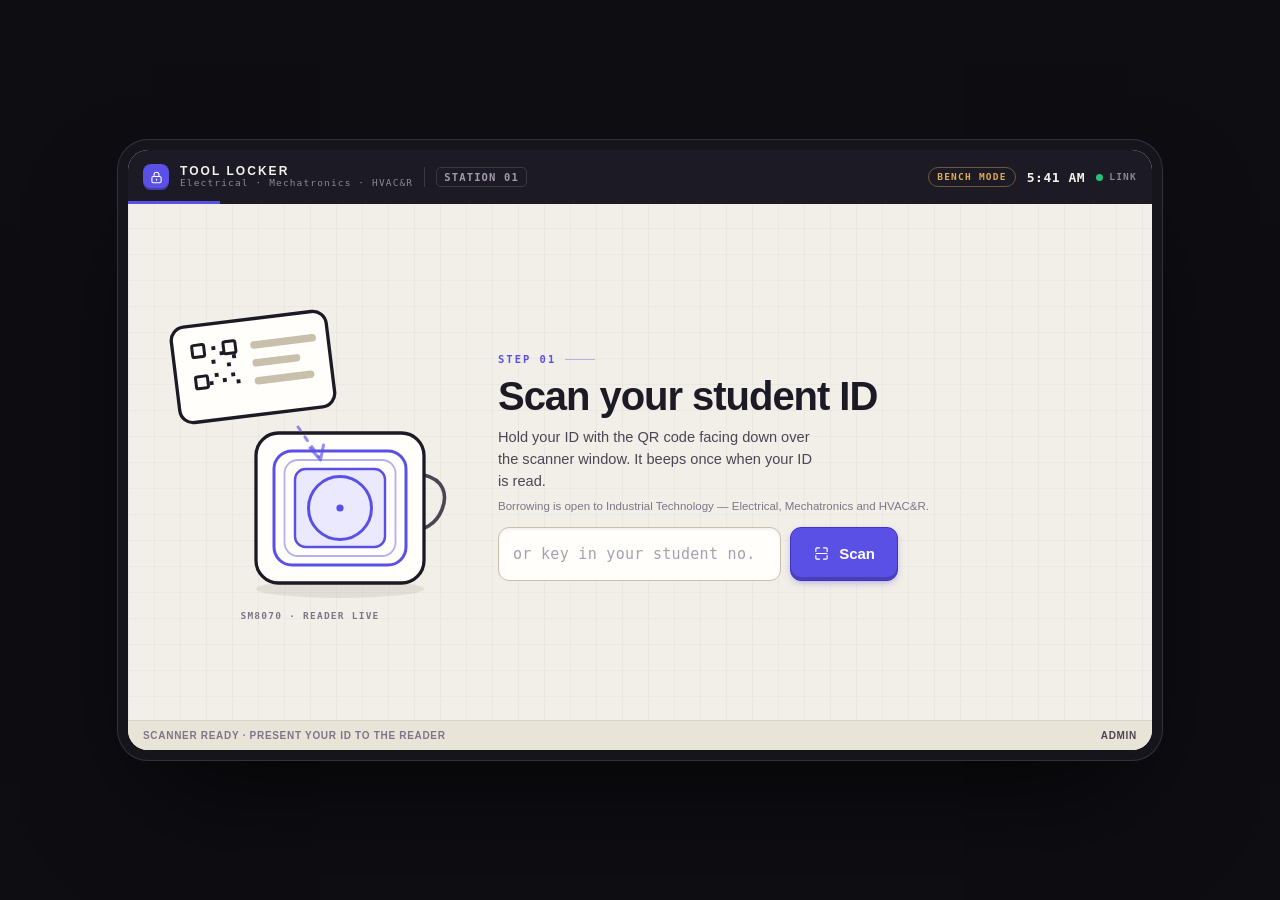
==== commit 265cec78: "Change" ====
--- a/laravel/public/terminal.html
+++ b/laravel/public/terminal.html
@@ -27,7 +27,7 @@
     <path d="M9.2 20H5.6A1.6 1.6 0 0 1 4 18.4v-3.6"/>
     <path d="M4.4 12h15.2"/>
   </symbol>
-  <symbol id="i-check" viewBox="0 0 24 24" fill="none" stroke="currentColor" stroke-width="2.1" stroke-linecap="round" stroke-linejoin="round">
+  <symbol id="i-check"viewBox="0 0 24 24" fill="none" stroke="currentColor" stroke-width="2.1" stroke-linecap="round" stroke-linejoin="round">
     <path d="M4.8 12.6l4.7 4.7L19.4 7.2"/>
   </symbol>
   <symbol id="i-x" viewBox="0 0 24 24" fill="none" stroke="currentColor" stroke-width="2.1" stroke-linecap="round" stroke-linejoin="round">
@@ -120,6 +120,12 @@
     <path d="M6.6 13.4l-1.1 4.3a1.3 1.3 0 0 0 1.26 1.62h2.4a1.3 1.3 0 0 0 1.27-1l.25-1"/>
     <path d="M5.6 19.6h5"/>
   </symbol>
+  <!-- Tape measure: rounded body, hub, and the blade pulled out to the right. -->
+  <symbol id="t-tape" viewBox="0 0 24 24" fill="none" stroke="currentColor" stroke-width="1.7" stroke-linecap="round" stroke-linejoin="round">
+    <rect x="3.6" y="6.4" width="11.8" height="11.2" rx="3.4"/>
+    <circle cx="9.5" cy="12" r="2.2"/>
+    <path d="M15.4 13.6h5v2.8h-5"/><path d="M17.4 13.6v1.4"/><path d="M19.2 13.6v1.4"/>
+  </symbol>
   <symbol id="t-generic" viewBox="0 0 24 24" fill="none" stroke="currentColor" stroke-width="1.7" stroke-linecap="round" stroke-linejoin="round">
     <path d="M14.6 3.6a4.4 4.4 0 0 0-1.2 7.4l-8.3 8.3 1.6 1.6 8.3-8.3a4.4 4.4 0 0 0 5.3-6.6l-2.7 2.7-2.6-2.6z"/>
   </symbol>
--- a/laravel/public/assets/css/terminal.css
+++ b/laravel/public/assets/css/terminal.css
@@ -459,6 +459,13 @@
 .k-rail li.is-active b { color: var(--k-ink); }
 .k-rail li.is-done::before { content: "✓"; background: var(--k-green); border-color: var(--k-green-d); color: #fff; }
 .k-rail li.is-done b { color: var(--k-ink-2); }
+/* Waiting on the hardware for this step: the badge becomes a spinning ring. */
+.k-rail li.is-busy::before {
+  content: ""; border-radius: 50%;
+  background: var(--k-card); border: 2.5px solid var(--k-line-2); border-top-color: var(--k-indigo);
+  animation: kspin .78s linear infinite;
+}
+.k-rail li.is-busy b { color: var(--k-ink); }
 
 /* ---- Receipt ----------------------------------------------------------- */
 .k-ticket {
@@ -538,14 +545,6 @@
 .k-input:focus { outline: none; border-color: var(--k-indigo); box-shadow: 0 0 0 3px rgba(91,80,230,.16); }
 .k-input--sm { height: 44px; font-size: 13px; }
 .k-inputrow { display: flex; gap: 9px; align-items: center; }
-
-.k-chips { display: flex; align-items: center; gap: 7px; flex-wrap: wrap; }
-.k-chip {
-  font: 700 11.5px/1 var(--k-mono); letter-spacing: .06em;
-  background: transparent; border: 1px dashed var(--k-line-2); color: var(--k-ink-2);
-  border-radius: 20px; padding: 8px 12px; cursor: pointer;
-}
-.k-chip:active { transform: translateY(1px); border-style: solid; border-color: var(--k-indigo); }
 
 /* Bench-test affordance — deliberately marked as not part of the real UI */
 .k-dev {
@@ -581,6 +580,7 @@
 .k-actions--end { justify-content: flex-end; }
 
 @media (prefers-reduced-motion: reduce) {
-  .k-screen, .k-cardfloat, .k-ping, .k-door, .k-dot, .k-spin, .k-timer i { animation: none; }
+  .k-screen, .k-cardfloat, .k-ping, .k-door, .k-dot, .k-spin, .k-timer i,
+  .k-rail li.is-busy::before { animation: none; }
   .k-ping { opacity: .35; }
 }
